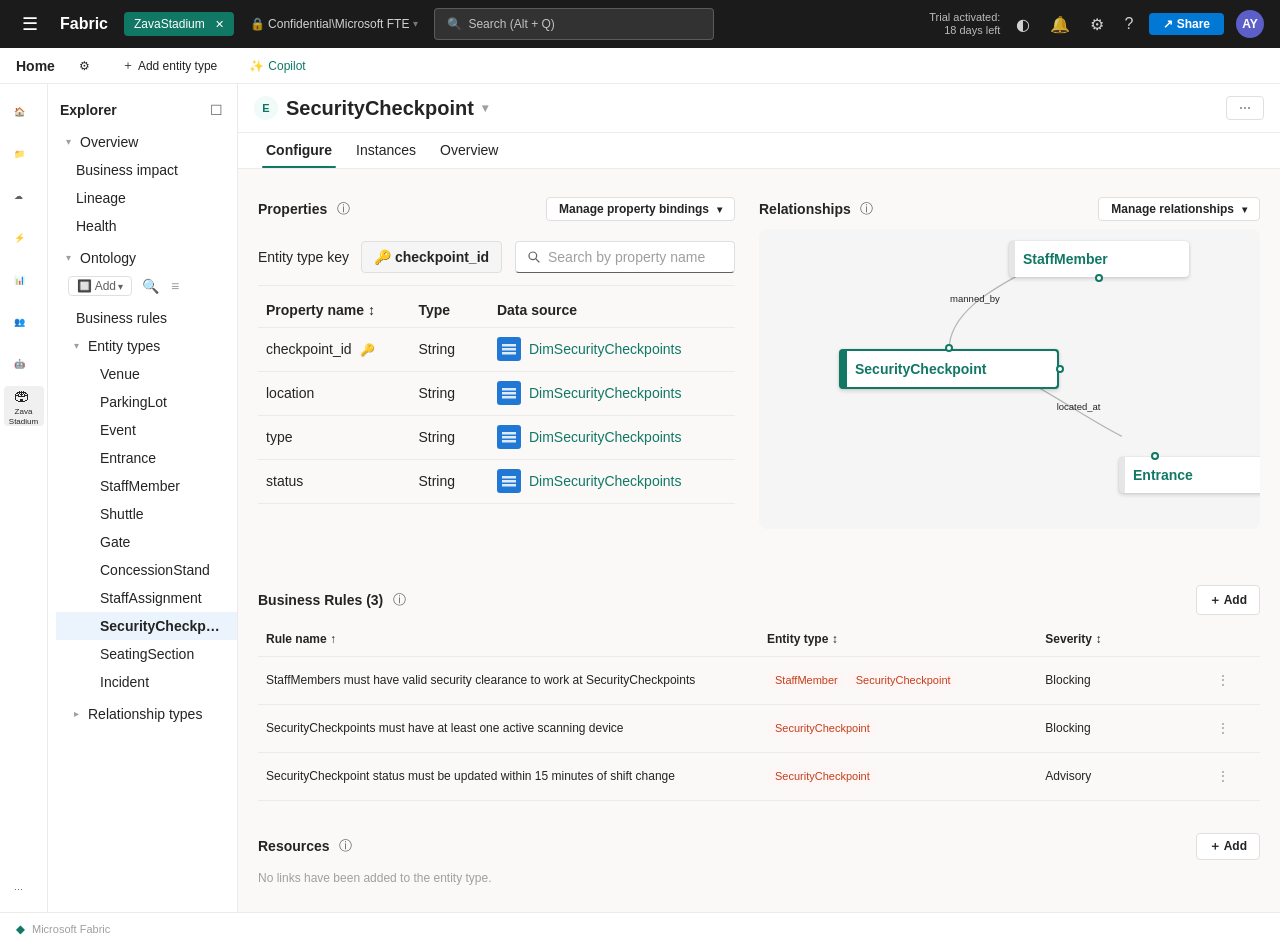
==== output-entity-type-view/mockups/entity-type-configure-v2.html @ 4250bc9d "Checkpoint demo" ====
<!DOCTYPE html>
<html lang="en">
<head>
  <meta charset="UTF-8">
  <meta name="viewport" content="width=device-width, initial-scale=1.0">
  <title>SecurityCheckpoint — Entity Type — ZavaStadium Ontology</title>
  <link rel="stylesheet" href="../../output-rules/base-styles.css">
  <style>
    .shell { grid-template-columns: var(--sidebar-width) 1fr; grid-template-rows: var(--header-height) auto 1fr auto; }
    .body { display: flex; grid-column: 1 / -1; min-height: 0; }
    .sub-header { grid-column: 1 / -1; background: var(--color-surface); border-bottom: 1px solid var(--color-border-subtle); display: flex; align-items: center; gap: var(--space-md); padding: 0 var(--space-md); height: 36px; font-size: var(--font-size-sm); }
    .sub-header-btn { display: inline-flex; align-items: center; gap: var(--space-xxs); background: none; border: none; cursor: pointer; font-family: var(--font-family); font-size: var(--font-size-sm); color: var(--color-text-primary); padding: 4px 8px; border-radius: var(--radius-md); }
    .sub-header-btn:hover { background: var(--color-hover-bg); }
    .copilot-btn { color: var(--color-primary); }
    .footer { grid-column: 1 / -1; background: var(--color-surface); border-top: 1px solid var(--color-border-subtle); padding: 6px var(--space-md); display: flex; align-items: center; gap: var(--space-xs); font-size: var(--font-size-xs); color: var(--color-text-muted); }
    .footer .fabric-icon { color: var(--color-primary); font-weight: 600; }
    .hamburger { background: none; border: none; color: var(--color-header-text); cursor: pointer; font-size: 18px; padding: 4px 6px; line-height: 1; }
    .header-right { display: flex; align-items: center; gap: var(--space-sm); margin-left: auto; }
    .header-right .trial-text { font-size: var(--font-size-xs); color: rgba(255,255,255,0.7); text-align: right; line-height: 1.2; }
    .header-icon { color: var(--color-header-text); font-size: 16px; cursor: pointer; opacity: 0.8; background: none; border: none; padding: 4px; }
    .header-icon:hover { opacity: 1; }
    .share-btn { background: #0078D4; color: #fff; border: none; border-radius: var(--radius-md); padding: 4px 14px; font-size: var(--font-size-sm); font-weight: 600; cursor: pointer; font-family: var(--font-family); }
    .share-btn:hover { background: #106EBE; }
    .avatar { width: 28px; height: 28px; border-radius: 50%; background: #5B5FC7; display: inline-flex; align-items: center; justify-content: center; color: #fff; font-size: 12px; font-weight: 600; }

    /* Explorer */
    .explorer { width: 190px; border-right: 1px solid var(--color-border-subtle); padding-top: var(--space-xs); flex-shrink: 0; overflow-y: auto; }
    .explorer-header { padding: var(--space-xs) var(--space-sm); font-size: var(--font-size-base); display: flex; align-items: center; justify-content: space-between; font-weight: 600; }
    .explorer-ontology-toolbar { display: flex; align-items: center; gap: var(--space-xs); padding: var(--space-xxs) var(--space-sm) var(--space-xxs) 20px; margin-bottom: var(--space-xxs); }
    .explorer-add-btn { display: inline-flex; align-items: center; gap: 2px; background: none; border: 1px solid var(--color-border); border-radius: var(--radius-md); padding: 2px 8px; font-family: var(--font-family); font-size: var(--font-size-sm); color: var(--color-text-secondary); cursor: pointer; }
    .explorer-add-btn:hover { background: var(--color-hover-bg); }
    .explorer-icon-btn { background: none; border: none; cursor: pointer; color: var(--color-text-muted); font-size: 14px; padding: 2px; }
    .explorer-icon-btn:hover { color: var(--color-text-primary); }
    .explorer-item-deep { padding-left: 44px; }

    /* Main content */
    .main { padding: 0; flex: 1; overflow-y: auto; }

    /* Tabs */
    .tablist { display: flex; align-items: flex-end; height: 36px; gap: 0; border-bottom: 1px solid var(--color-border-subtle); padding-left: var(--space-md); background: var(--color-surface); }
    .tab { position: relative; background: transparent; color: var(--color-text-primary); font-family: var(--font-family); font-size: var(--font-size-base); font-weight: 400; padding: 8px 12px; height: 36px; border: none; cursor: pointer; border-radius: 0; }
    .tab:hover { background: var(--color-hover-bg); }
    .tab.selected { font-weight: 600; }
    .tab.selected::after { content: ''; position: absolute; bottom: 0; left: 8px; right: 8px; height: 2px; background: var(--color-primary); border-radius: 1px; }

    /* Top bar */
    .top-bar { display: flex; align-items: center; justify-content: space-between; padding: var(--space-sm) var(--space-md); background: var(--color-surface); border-bottom: 1px solid var(--color-border-subtle); }
    .top-bar-actions { display: flex; align-items: center; gap: var(--space-xs); }
    .entity-type-title { font-size: var(--font-size-xl); font-weight: 600; display: flex; align-items: center; gap: var(--space-xs); }
    .entity-badge-inline { display: inline-flex; align-items: center; justify-content: center; width: 24px; height: 24px; border-radius: 50%; background: var(--color-entity-3-bg); color: var(--color-entity-3); font-size: var(--font-size-xs); font-weight: 700; }

    /* Content layout */
    .content-area { display: grid; grid-template-columns: 1fr 1fr; gap: 0; padding: var(--space-md) var(--space-lg) var(--space-xl); }
    .left-pane { min-width: 0; padding-right: var(--space-xl); }
    .right-pane { min-width: 0; }
    @media (max-width: 1200px) { .content-area { grid-template-columns: 1fr; } .right-pane { margin-top: var(--space-xl); } }

    /* Section rows */
    .section-row { display: flex; align-items: center; justify-content: space-between; padding: var(--space-sm) 0 var(--space-xs); }
    .section-row-left { display: flex; align-items: center; gap: var(--space-xxs); }
    .section-row-right { display: flex; align-items: center; gap: var(--space-xs); }
    .section-heading { display: flex; align-items: center; gap: var(--space-xxs); }
    .info-btn { width: 24px; height: 24px; padding: 4px; background: transparent; border: none; border-radius: var(--radius-md); color: var(--color-text-secondary); display: inline-flex; align-items: center; justify-content: center; cursor: pointer; font-size: 13px; }
    .info-btn:hover { background: var(--color-hover-bg); }

    /* Properties table */
    .props-table { width: 100%; border-collapse: collapse; }
    .props-table thead tr { height: 33px; border-bottom: 1px solid var(--color-border-subtle); }
    .props-table th { color: var(--color-text-primary); font-size: var(--font-size-base); font-weight: 600; line-height: 20px; padding: 0 var(--space-xs); text-align: left; vertical-align: middle; }
    .props-table tbody tr { height: 44px; border-bottom: 1px solid var(--color-border-subtle); }
    .props-table tbody tr:hover { background: var(--color-hover-bg); }
    .props-table td { color: var(--color-text-primary); font-size: var(--font-size-base); font-weight: 400; padding: 0 var(--space-xs); vertical-align: middle; }
    .key-icon { display: inline-flex; align-items: center; margin-left: 4px; color: var(--color-text-secondary); font-size: 12px; }
    .ds-cell { display: flex; align-items: center; gap: 8px; }
    .ds-icon { width: 24px; height: 24px; flex-shrink: 0; }
    .ds-icon svg { width: 24px; height: 24px; }
    .ds-link { color: var(--color-primary); font-size: var(--font-size-base); background: transparent; border: none; cursor: pointer; }
    .ds-link:hover { text-decoration: underline; }
    .row-overflow { background: transparent; border: none; color: var(--color-text-muted); cursor: pointer; padding: 4px; border-radius: var(--radius-md); opacity: 0; font-size: 14px; }
    .props-table tbody tr:hover .row-overflow { opacity: 1; }

    /* Relationship graph */
    .graph-canvas { background: var(--color-hover-bg); height: 300px; border-radius: var(--radius-dialog); position: relative; overflow: hidden; }
    .graph-lines { position: absolute; inset: 0; pointer-events: none; }
    .graph-lines path { fill: none; stroke: #b4b4b4; stroke-width: 1.5; }
    .graph-lines text { font-size: 11px; fill: var(--color-text-primary); font-family: var(--font-family); }
    .graph-nodes { position: relative; width: 100%; height: 100%; }
    .node { position: absolute; }
    .node-card { border-radius: var(--radius-md); box-shadow: 0px 0px 2px rgba(0,0,0,0.12), 0px 2px 4px rgba(0,0,0,0.14); display: flex; overflow: hidden; }
    .node-card--root { width: 220px; height: 40px; background: var(--color-primary); border: 2px solid var(--color-primary); }
    .node-card--leaf { width: 180px; height: 36px; background: #E6E6E6; }
    .node-content { background: var(--color-surface); padding: 2px 8px; margin-left: 6px; border-radius: 0 2px 2px 0; display: flex; align-items: center; flex: 1; }
    .node-name { color: var(--color-primary); font-family: var(--font-family); font-size: var(--font-size-base); font-weight: 700; }
    .graph-handle { width: 8px; height: 8px; background: var(--color-surface); border: 2px solid var(--color-primary); border-radius: 50%; position: absolute; }

    /* Business Rules section */
    .rules-section { padding-top: var(--space-lg); padding: var(--space-lg) var(--space-lg) 0; }
    .rules-table { width: 100%; border-collapse: collapse; }
    .rules-table thead tr { height: 33px; border-bottom: 1px solid var(--color-border-subtle); }
    .rules-table th { color: var(--color-text-primary); font-size: var(--font-size-sm); font-weight: 600; padding: 0 var(--space-xs); text-align: left; vertical-align: middle; }
    .rules-table tbody tr { height: 48px; border-bottom: 1px solid var(--color-border-subtle); cursor: pointer; }
    .rules-table tbody tr:hover { background: var(--color-hover-bg); }
    .rules-table td { font-size: var(--font-size-sm); padding: 0 var(--space-xs); vertical-align: middle; }
    .rule-name-link { color: var(--color-text-primary); text-decoration: none; font-weight: 500; }
    .rule-name-link:hover { text-decoration: underline; color: var(--color-link); }
    .chip-entitytype { background: var(--color-entity-1-bg); color: var(--color-entity-1); }
    .chip-property { background: #F3EEFA; color: #8764B8; }
    .chip-relationship { background: var(--color-entity-2-bg); color: var(--color-entity-2); }

    /* Entity key area */
    .entity-key-area { display: flex; align-items: center; flex-wrap: wrap; gap: var(--space-sm); padding: var(--space-sm) 0; margin-bottom: var(--space-xs); border-bottom: 1px solid var(--color-border-subtle); }
    .entity-key-pill { display: inline-flex; align-items: center; gap: var(--space-xxs); background: var(--color-hover-bg); color: var(--color-text-primary); font-size: var(--font-size-base); font-weight: 600; padding: 5px 12px; height: 32px; border: 1px solid var(--color-border); border-radius: var(--radius-md); }
    .search-input-wrapper { display: inline-flex; align-items: center; gap: 2px; background: var(--color-surface); border-radius: var(--radius-md); border: 1px solid var(--color-border); border-bottom: 1px solid var(--color-text-secondary); height: 32px; padding: 0 0 0 10px; margin-left: auto; width: 220px; }
    .search-input-wrapper svg { width: 16px; height: 16px; color: var(--color-text-secondary); flex-shrink: 0; }
    .search-input { background: transparent; color: var(--color-text-primary); font-family: var(--font-family); font-size: var(--font-size-base); border: none; outline: none; flex: 1; padding: 0 12px 0 4px; height: 30px; }
    .search-input::placeholder { color: var(--color-text-muted); }

    /* Resources */
    .resources-section { padding: var(--space-lg) var(--space-lg) var(--space-xl); }
    .empty-state-text { font-size: var(--font-size-sm); color: var(--color-text-muted); }
  </style>
</head>
<body>
  <div class="shell">
    <!-- HEADER -->
    <header class="header">
      <button class="hamburger" aria-label="Menu">☰</button>
      <span class="header-brand">Fabric</span>
      <span class="header-workspace">ZavaStadium <button class="close-btn" aria-label="Close workspace">✕</button></span>
      <span style="font-size:var(--font-size-sm);color:rgba(255,255,255,0.8);display:inline-flex;align-items:center;gap:4px;">🔒 Confidential\Microsoft FTE <span style="opacity:.5;font-size:10px;">▾</span></span>
      <div class="header-search"><span style="margin-right:6px;">🔍</span> Search (Alt + Q)</div>
      <div class="header-right">
        <span class="trial-text">Trial activated:<br>18 days left</span>
        <button class="header-icon" title="Dark mode">◐</button>
        <button class="header-icon" title="Notifications">🔔</button>
        <button class="header-icon" title="Settings">⚙</button>
        <button class="header-icon" title="Help">?</button>
        <button class="share-btn">↗ Share</button>
        <span class="avatar">AY</span>
      </div>
    </header>

    <!-- SUB-HEADER -->
    <div class="sub-header">
      <span style="font-size:var(--font-size-base);font-weight:600;color:var(--color-text-primary);">Home</span>
      <button class="sub-header-btn"><span class="icon">⚙</span></button>
      <button class="sub-header-btn"><span class="icon">＋</span> Add entity type</button>
      <button class="sub-header-btn copilot-btn"><span class="icon">✨</span> Copilot</button>
    </div>

    <!-- BODY -->
    <div class="body">
      <!-- Sidebar -->
      <nav class="sidebar" aria-label="Primary navigation">
        <a class="sidebar-item" title="Home"><span class="icon">🏠</span></a>
        <a class="sidebar-item" title="Workspaces"><span class="icon">📁</span></a>
        <a class="sidebar-item" title="OneLake"><span class="icon">☁</span></a>
        <a class="sidebar-item" title="Real-Time"><span class="icon">⚡</span></a>
        <a class="sidebar-item" title="Monitor"><span class="icon">📊</span></a>
        <a class="sidebar-item" title="Workloads"><span class="icon">👥</span></a>
        <a class="sidebar-item" title="Copilot"><span class="icon">🤖</span></a>
        <a class="sidebar-item active" title="ZavaStadium" style="flex-direction:column;font-size:8px;line-height:1.2;">
          <span class="icon" style="font-size:16px;">🏟</span>
          <span style="max-width:40px;overflow:hidden;text-overflow:ellipsis;white-space:nowrap;text-align:center;">Zava<br>Stadium</span>
        </a>
        <div style="flex:1;"></div>
        <a class="sidebar-item" title="More"><span class="icon">⋯</span></a>
      </nav>

      <!-- Explorer -->
      <aside class="explorer">
        <div class="explorer-header"><span>Explorer</span><button style="background:none;border:none;cursor:pointer;color:var(--color-text-secondary);font-size:var(--font-size-base);padding:2px;">☐</button></div>
        <div class="explorer-section">
          <div class="explorer-section-header" onclick="toggleSection(this)"><span class="chevron">▾</span><span>Overview</span></div>
          <div class="explorer-section-items">
            <a class="explorer-item" href="#">Business impact</a>
            <a class="explorer-item" href="#">Lineage</a>
            <a class="explorer-item" href="#">Health</a>
          </div>
        </div>
        <div class="explorer-section">
          <div class="explorer-section-header" onclick="toggleSection(this)"><span class="chevron">▾</span><span>Ontology</span></div>
          <div class="explorer-section-items">
            <div class="explorer-ontology-toolbar">
              <button class="explorer-add-btn">🔲 Add <span style="font-size:10px;">▾</span></button>
              <button class="explorer-icon-btn" title="Search">🔍</button>
              <button class="explorer-icon-btn" title="Filter">≡</button>
            </div>
            <a class="explorer-item" href="../../output-rules/mockups/rules-list.html">Business rules</a>
            <div class="explorer-section" style="margin-left:8px;">
              <div class="explorer-section-header" onclick="toggleSection(this)"><span class="chevron">▾</span><span>Entity types</span></div>
              <div class="explorer-section-items">
                <a class="explorer-item explorer-item-deep" href="#">Venue</a>
                <a class="explorer-item explorer-item-deep" href="#">ParkingLot</a>
                <a class="explorer-item explorer-item-deep" href="#">Event</a>
                <a class="explorer-item explorer-item-deep" href="#">Entrance</a>
                <a class="explorer-item explorer-item-deep" href="#">StaffMember</a>
                <a class="explorer-item explorer-item-deep" href="#">Shuttle</a>
                <a class="explorer-item explorer-item-deep" href="#">Gate</a>
                <a class="explorer-item explorer-item-deep" href="#">ConcessionStand</a>
                <a class="explorer-item explorer-item-deep" href="#">StaffAssignment</a>
                <a class="explorer-item explorer-item-deep selected" href="#">SecurityCheckpoint</a>
                <a class="explorer-item explorer-item-deep" href="#">SeatingSection</a>
                <a class="explorer-item explorer-item-deep" href="#">Incident</a>
              </div>
            </div>
            <div class="explorer-section" style="margin-left:8px;">
              <div class="explorer-section-header" onclick="toggleSection(this)"><span class="chevron">▸</span><span>Relationship types</span></div>
              <div class="explorer-section-items" style="display:none;"></div>
            </div>
          </div>
        </div>
      </aside>

      <!-- MAIN CONTENT -->
      <main class="main">
        <!-- Top bar with entity name -->
        <div class="top-bar">
          <div class="entity-type-title">
            <span class="entity-badge-inline">E</span>
            SecurityCheckpoint
            <span style="cursor:pointer;color:var(--color-text-muted);font-size:12px;">▾</span>
          </div>
          <div class="top-bar-actions">
            <button class="btn btn-subtle" style="font-size:var(--font-size-sm);">⋯</button>
          </div>
        </div>

        <!-- Tabs -->
        <div class="tablist">
          <button class="tab selected">Configure</button>
          <button class="tab">Instances</button>
          <button class="tab">Overview</button>
        </div>

        <!-- Content area -->
        <div class="content-area">
          <!-- LEFT PANE -->
          <div class="left-pane">
            <!-- Properties -->
            <div class="section-row">
              <div class="section-row-left"><div class="section-heading"><h4>Properties</h4><button class="info-btn" title="Info">ⓘ</button></div></div>
              <div class="section-row-right">
                <button class="btn btn-secondary" style="font-size:var(--font-size-sm);padding:4px 12px;">Manage property bindings <span style="font-size:10px;">▾</span></button>
              </div>
            </div>

            <div class="entity-key-area">
              <span style="font-size:var(--font-size-base);color:var(--color-text-primary);">Entity type key</span>
              <span class="entity-key-pill">🔑 checkpoint_id</span>
              <div class="search-input-wrapper">
                <svg viewBox="0 0 20 20" fill="currentColor"><path d="M8.5 3a5.5 5.5 0 014.383 8.823l3.896 3.9a.75.75 0 01-1.061 1.06l-3.895-3.9A5.5 5.5 0 118.5 3zm0 1.5a4 4 0 100 8 4 4 0 000-8z"/></svg>
                <input type="text" class="search-input" placeholder="Search by property name">
              </div>
            </div>

            <table class="props-table">
              <thead>
                <tr>
                  <th style="width:35%">Property name ↕</th>
                  <th style="width:18%">Type</th>
                  <th style="width:37%">Data source</th>
                  <th style="width:10%"></th>
                </tr>
              </thead>
              <tbody>
                <tr>
                  <td>checkpoint_id <span class="key-icon" title="Entity type key">🔑</span></td>
                  <td>String</td>
                  <td><div class="ds-cell"><div class="ds-icon"><svg viewBox="0 0 24 24" fill="none"><rect width="24" height="24" rx="3" fill="#2078D4"/><path d="M5 7h14v2.5H5zm0 4h14v2.5H5zm0 4h14v2.5H5z" fill="#fff" opacity=".85"/></svg></div><button class="ds-link">DimSecurityCheckpoints</button></div></td>
                  <td><button class="row-overflow">⋯</button></td>
                </tr>
                <tr>
                  <td>location</td>
                  <td>String</td>
                  <td><div class="ds-cell"><div class="ds-icon"><svg viewBox="0 0 24 24" fill="none"><rect width="24" height="24" rx="3" fill="#2078D4"/><path d="M5 7h14v2.5H5zm0 4h14v2.5H5zm0 4h14v2.5H5z" fill="#fff" opacity=".85"/></svg></div><button class="ds-link">DimSecurityCheckpoints</button></div></td>
                  <td><button class="row-overflow">⋯</button></td>
                </tr>
                <tr>
                  <td>type</td>
                  <td>String</td>
                  <td><div class="ds-cell"><div class="ds-icon"><svg viewBox="0 0 24 24" fill="none"><rect width="24" height="24" rx="3" fill="#2078D4"/><path d="M5 7h14v2.5H5zm0 4h14v2.5H5zm0 4h14v2.5H5z" fill="#fff" opacity=".85"/></svg></div><button class="ds-link">DimSecurityCheckpoints</button></div></td>
                  <td><button class="row-overflow">⋯</button></td>
                </tr>
                <tr>
                  <td>status</td>
                  <td>String</td>
                  <td><div class="ds-cell"><div class="ds-icon"><svg viewBox="0 0 24 24" fill="none"><rect width="24" height="24" rx="3" fill="#2078D4"/><path d="M5 7h14v2.5H5zm0 4h14v2.5H5zm0 4h14v2.5H5z" fill="#fff" opacity=".85"/></svg></div><button class="ds-link">DimSecurityCheckpoints</button></div></td>
                  <td><button class="row-overflow">⋯</button></td>
                </tr>
              </tbody>
            </table>
          </div>

          <!-- RIGHT PANE: Relationships -->
          <div class="right-pane">
            <div class="section-row">
              <div class="section-row-left"><div class="section-heading"><h4>Relationships</h4><button class="info-btn" title="Info">ⓘ</button></div></div>
              <div class="section-row-right"><button class="btn btn-secondary" style="font-size:var(--font-size-sm);padding:4px 12px;">Manage relationships <span style="font-size:10px;">▾</span></button></div>
            </div>

            <div class="graph-canvas">
              <svg class="graph-lines" viewBox="0 0 580 300">
                <path d="M220,140 C220,80 320,50 320,40" />
                <path d="M280,160 C340,190 380,220 420,240" />
                <text x="250" y="85" text-anchor="middle" style="font-size:11px;">manned_by</text>
                <text x="370" y="210" text-anchor="middle" style="font-size:11px;">located_at</text>
              </svg>
              <div class="graph-nodes">
                <div class="node" style="top:12px; left:250px;">
                  <div class="node-card node-card--leaf">
                    <div class="node-content"><span class="node-name">StaffMember</span></div>
                  </div>
                  <div class="graph-handle" style="bottom:-5px; left:50%; transform:translateX(-50%);"></div>
                </div>
                <div class="node" style="top:120px; left:80px;">
                  <div class="node-card node-card--root">
                    <div class="node-content"><span class="node-name">SecurityCheckpoint</span></div>
                  </div>
                  <div class="graph-handle" style="top:-5px; left:50%; transform:translateX(-50%);"></div>
                  <div class="graph-handle" style="right:-5px; top:50%; transform:translateY(-50%);"></div>
                </div>
                <div class="node" style="top:228px; left:360px;">
                  <div class="node-card node-card--leaf">
                    <div class="node-content"><span class="node-name">Entrance</span></div>
                  </div>
                  <div class="graph-handle" style="top:-5px; left:20%; transform:translateX(-50%);"></div>
                </div>
              </div>
            </div>
          </div>
        </div>

        <!-- BUSINESS RULES SECTION (full width) -->
        <div class="rules-section">
          <div class="section-row">
            <div class="section-row-left"><div class="section-heading"><h4>Business Rules (3)</h4><button class="info-btn" title="Rules associated with this entity type">ⓘ</button></div></div>
            <div class="section-row-right">
              <a class="btn btn-secondary" href="../../output-rules/mockups/rules-create.html" style="text-decoration:none;font-size:var(--font-size-sm);padding:4px 12px;">＋ Add</a>
            </div>
          </div>

          <table class="rules-table">
            <thead>
              <tr>
                <th style="width:45%">Rule name <span class="sort-arrow active">↑</span></th>
                <th style="width:25%">Entity type <span class="sort-arrow">↕</span></th>
                <th style="width:15%">Severity <span class="sort-arrow">↕</span></th>
                <th style="width:5%"></th>
              </tr>
            </thead>
            <tbody>
              <tr onclick="window.location.href='../../output-rules/mockups/rules-edit.html'">
                <td><a class="rule-name-link" href="../../output-rules/mockups/rules-edit.html">StaffMembers must have valid security clearance to work at SecurityCheckpoints</a></td>
                <td><div class="chip-group" style="gap:4px;"><span class="chip chip-sm chip-entitytype">StaffMember</span><span class="chip chip-sm chip-entitytype">SecurityCheckpoint</span></div></td>
                <td>Blocking</td>
                <td><button class="row-overflow" style="opacity:1;">⋮</button></td>
              </tr>
              <tr>
                <td><a class="rule-name-link" href="#">SecurityCheckpoints must have at least one active scanning device</a></td>
                <td><div class="chip-group" style="gap:4px;"><span class="chip chip-sm chip-entitytype">SecurityCheckpoint</span></div></td>
                <td>Blocking</td>
                <td><button class="row-overflow" style="opacity:1;">⋮</button></td>
              </tr>
              <tr>
                <td><a class="rule-name-link" href="#">SecurityCheckpoint status must be updated within 15 minutes of shift change</a></td>
                <td><div class="chip-group" style="gap:4px;"><span class="chip chip-sm chip-entitytype">SecurityCheckpoint</span></div></td>
                <td>Advisory</td>
                <td><button class="row-overflow" style="opacity:1;">⋮</button></td>
              </tr>
            </tbody>
          </table>
        </div>

        <!-- Resources (full width) -->
        <div class="resources-section">
          <div class="section-row">
            <div class="section-row-left"><div class="section-heading"><h4>Resources</h4><button class="info-btn" title="Info">ⓘ</button></div></div>
            <div class="section-row-right"><button class="btn btn-secondary" style="font-size:var(--font-size-sm);padding:4px 12px;">＋ Add</button></div>
          </div>
          <p class="empty-state-text">No links have been added to the entity type.</p>
        </div>
      </main>
    </div>

    <!-- Footer -->
    <footer class="footer"><span class="fabric-icon">◆</span><span>Microsoft Fabric</span></footer>
  </div>

  <script>
    function toggleSection(headerEl) {
      const chevron = headerEl.querySelector('.chevron');
      const items = headerEl.nextElementSibling;
      if (!items) return;
      if (items.style.display === 'none') { items.style.display = 'block'; chevron.textContent = '▾'; }
      else { items.style.display = 'none'; chevron.textContent = '▸'; }
    }
  </script>
</body>
</html>
---- output-rules/base-styles.css ----
/* ==========================================================================
   Base Styles — Microsoft Fabric Ontology Rules Editor
   Extracted from screenshot (estimated values)
   ========================================================================== */

/* --- CSS Custom Properties --- */
:root {
  /* Colors — Core */
  --color-header-bg: #1B1B1B;
  --color-header-text: #FFFFFF;
  --color-sidebar-bg: #FFFFFF;
  --color-background: #FAF9F8;
  --color-surface: #FFFFFF;
  --color-primary: #117865;
  --color-primary-hover: #0E6354;
  --color-link: #0078D4;
  --color-required: #D13438;

  /* Colors — Text */
  --color-text-primary: #242424;
  --color-text-secondary: #616161;
  --color-text-muted: #A19F9D;

  /* Colors — Borders */
  --color-border: #E1DFDD;
  --color-border-subtle: #EDEBE9;

  /* Colors — Entity semantic palette */
  --color-entity-1: #C43E1C;
  --color-entity-1-bg: #FDF6F4;
  --color-entity-2: #5B5FC7;
  --color-entity-2-bg: #F0F0FF;
  --color-entity-3: #0E7363;
  --color-entity-3-bg: #F0FAF8;

  /* Colors — Interactive states */
  --color-selected-row: #E6F5F2;
  --color-tag-bg: #F0F0F0;
  --color-hover-bg: #F5F5F5;

  /* Colors — Severity */
  --color-severity-blocking: #D13438;
  --color-severity-blocking-bg: #FDE7E7;
  --color-severity-advisory: #C48700;
  --color-severity-advisory-bg: #FFF4CE;

  /* Colors — State */
  --color-state-verified: #117865;
  --color-state-verified-bg: #E6F5F2;

  /* Colors — Explorer panel */
  --color-explorer-selected: #EBF3FC;

  /* Typography */
  --font-family: 'Segoe UI', -apple-system, BlinkMacSystemFont, sans-serif;
  --font-size-xs: 11px;
  --font-size-sm: 12px;
  --font-size-base: 14px;
  --font-size-lg: 16px;
  --font-size-xl: 20px;

  /* Spacing */
  --space-xxs: 4px;
  --space-xs: 8px;
  --space-sm: 12px;
  --space-md: 16px;
  --space-lg: 20px;
  --space-xl: 24px;
  --space-2xl: 32px;
  --space-3xl: 48px;

  /* Border radius */
  --radius-sm: 2px;
  --radius-md: 4px;
  --radius-pill: 16px;
  --radius-dialog: 8px;

  /* Shadows */
  --shadow-card: 0 1px 4px rgba(0, 0, 0, 0.06);
  --shadow-popup: 0 2px 8px rgba(0, 0, 0, 0.12);

  /* Layout */
  --sidebar-width: 48px;
  --header-height: 48px;
  --explorer-width: 200px;
}

/* --- Reset --- */
*,
*::before,
*::after {
  box-sizing: border-box;
  margin: 0;
  padding: 0;
}

/* --- Base Typography --- */
html {
  font-size: var(--font-size-base);
  -webkit-font-smoothing: antialiased;
  -moz-osx-font-smoothing: grayscale;
}

body {
  font-family: var(--font-family);
  font-size: var(--font-size-base);
  font-weight: 400;
  line-height: 20px;
  color: var(--color-text-primary);
  background: var(--color-background);
}

h1, h2, h3, h4, h5, h6 {
  font-family: var(--font-family);
  color: var(--color-text-primary);
}

h1 { font-size: 28px; font-weight: 600; line-height: 36px; }
h2 { font-size: var(--font-size-xl); font-weight: 600; line-height: 28px; }
h3 { font-size: var(--font-size-lg); font-weight: 600; line-height: 22px; }
h4 { font-size: var(--font-size-base); font-weight: 600; line-height: 20px; }

a {
  color: var(--color-link);
  text-decoration: none;
}
a:hover {
  text-decoration: underline;
}

.text-secondary { color: var(--color-text-secondary); }
.text-muted { color: var(--color-text-muted); }
.text-sm { font-size: var(--font-size-sm); line-height: 16px; }

.required::after {
  content: ' *';
  color: var(--color-required);
}

/* --- Layout Shell --- */
.shell {
  display: grid;
  grid-template-columns: var(--sidebar-width) 1fr;
  grid-template-rows: var(--header-height) 1fr;
  min-height: 100vh;
}

/* Header */
.header {
  grid-column: 1 / -1;
  background: var(--color-header-bg);
  color: var(--color-header-text);
  display: flex;
  align-items: center;
  padding: 0 var(--space-md);
  gap: var(--space-md);
  height: var(--header-height);
  z-index: 100;
}

.header-brand {
  font-size: var(--font-size-lg);
  font-weight: 600;
  color: var(--color-header-text);
}

.header-workspace {
  display: inline-flex;
  align-items: center;
  gap: var(--space-xs);
  background: var(--color-primary);
  color: #FFFFFF;
  padding: 2px 8px 2px 10px;
  border-radius: var(--radius-md);
  font-size: var(--font-size-sm);
  font-weight: 400;
}

.header-workspace .close-btn {
  background: none;
  border: none;
  color: #FFFFFF;
  cursor: pointer;
  font-size: var(--font-size-xs);
  padding: 2px;
}

.header-tenant {
  display: flex;
  align-items: center;
  gap: var(--space-xs);
  color: var(--color-header-text);
  font-size: var(--font-size-sm);
  margin-left: auto;
}

.header-search {
  display: flex;
  align-items: center;
  background: rgba(255, 255, 255, 0.1);
  border: 1px solid rgba(255, 255, 255, 0.2);
  border-radius: var(--radius-md);
  padding: 0 var(--space-sm);
  height: 32px;
  width: 280px;
  color: rgba(255, 255, 255, 0.7);
  font-size: var(--font-size-sm);
}

/* Sidebar */
.sidebar {
  background: var(--color-sidebar-bg);
  border-right: 1px solid var(--color-border-subtle);
  display: flex;
  flex-direction: column;
  align-items: center;
  padding-top: var(--space-xs);
  width: var(--sidebar-width);
  overflow-y: auto;
}

.sidebar-item {
  width: 40px;
  height: 40px;
  display: flex;
  flex-direction: column;
  align-items: center;
  justify-content: center;
  border-radius: var(--radius-md);
  color: var(--color-text-secondary);
  cursor: pointer;
  text-decoration: none;
  font-size: 9px;
  gap: 2px;
  margin-bottom: 2px;
}

.sidebar-item:hover {
  background: var(--color-hover-bg);
  color: var(--color-text-primary);
  text-decoration: none;
}

.sidebar-item.active {
  background: var(--color-tag-bg);
  color: var(--color-text-primary);
}

.sidebar-item svg,
.sidebar-item .icon {
  width: 20px;
  height: 20px;
}

/* Main content area */
.main {
  background: var(--color-background);
  padding: var(--space-xl) var(--space-2xl);
  overflow-y: auto;
}

.content {
  max-width: 1200px;
}

/* --- Breadcrumb --- */
.breadcrumb {
  display: flex;
  align-items: center;
  gap: var(--space-xs);
  font-size: var(--font-size-base);
  margin-bottom: var(--space-xl);
}

.breadcrumb-link {
  color: var(--color-text-primary);
  text-decoration: none;
  cursor: pointer;
}

.breadcrumb-link:hover {
  text-decoration: underline;
}

.breadcrumb-separator {
  color: var(--color-text-muted);
}

.breadcrumb-current {
  font-weight: 600;
  color: var(--color-text-primary);
}

.breadcrumb-back {
  display: inline-flex;
  align-items: center;
  gap: var(--space-xxs);
  cursor: pointer;
}

/* --- Form Sections --- */
.form-section {
  background: var(--color-surface);
  border: 1px solid var(--color-border-subtle);
  border-radius: var(--radius-md);
  padding: var(--space-lg) var(--space-xl);
  margin-bottom: var(--space-xl);
}

.form-label {
  font-size: var(--font-size-base);
  font-weight: 600;
  color: var(--color-text-primary);
  margin-bottom: var(--space-xxs);
}

.form-description {
  font-size: var(--font-size-sm);
  color: var(--color-text-secondary);
  margin-bottom: var(--space-sm);
}

/* --- Buttons --- */
.btn {
  display: inline-flex;
  align-items: center;
  justify-content: center;
  gap: var(--space-xs);
  font-family: var(--font-family);
  font-size: var(--font-size-base);
  font-weight: 600;
  border-radius: var(--radius-md);
  cursor: pointer;
  padding: 6px 20px;
  border: none;
  transition: background 0.1s ease;
}

.btn-primary {
  background: var(--color-primary);
  color: #FFFFFF;
}
.btn-primary:hover {
  background: var(--color-primary-hover);
}

.btn-secondary {
  background: var(--color-surface);
  color: var(--color-text-primary);
  border: 1px solid var(--color-border);
}
.btn-secondary:hover {
  background: var(--color-hover-bg);
}

.btn-subtle {
  background: transparent;
  color: var(--color-text-secondary);
  border: 1px solid var(--color-border);
  font-weight: 400;
  font-size: var(--font-size-sm);
  padding: 4px 12px;
}
.btn-subtle:hover {
  background: var(--color-hover-bg);
  color: var(--color-text-primary);
}

/* --- Form Inputs --- */
.input {
  width: 100%;
  height: 32px;
  padding: 0 var(--space-sm);
  border: 1px solid var(--color-border);
  border-radius: var(--radius-md);
  font-family: var(--font-family);
  font-size: var(--font-size-base);
  color: var(--color-text-primary);
  background: var(--color-surface);
  outline: none;
  transition: border 0.1s ease;
}
.input:focus {
  border-color: var(--color-border);
  border-bottom: 2px solid var(--color-primary);
}
.input::placeholder {
  color: var(--color-text-muted);
}

textarea.input {
  height: auto;
  min-height: 80px;
  padding: var(--space-xs) var(--space-sm);
  resize: vertical;
}

/* --- Radio Buttons --- */
.radio-group {
  display: flex;
  gap: var(--space-xl);
  align-items: center;
}

.radio-label {
  display: inline-flex;
  align-items: center;
  gap: var(--space-xs);
  font-size: var(--font-size-base);
  color: var(--color-text-primary);
  cursor: pointer;
}

.radio-input {
  appearance: none;
  width: 16px;
  height: 16px;
  border: 1px solid var(--color-text-secondary);
  border-radius: 50%;
  background: var(--color-surface);
  cursor: pointer;
  position: relative;
}
.radio-input:checked {
  border-color: var(--color-primary);
}
.radio-input:checked::after {
  content: '';
  position: absolute;
  top: 3px;
  left: 3px;
  width: 8px;
  height: 8px;
  border-radius: 50%;
  background: var(--color-primary);
}

/* --- Chips (Entity Tags) --- */
.chip {
  display: inline-flex;
  align-items: center;
  gap: var(--space-xxs);
  padding: 2px 8px 2px 10px;
  border-radius: var(--radius-pill);
  font-size: var(--font-size-sm);
  font-weight: 400;
  line-height: 16px;
}

.chip-close {
  background: none;
  border: none;
  cursor: pointer;
  font-size: 10px;
  padding: 2px;
  color: inherit;
  opacity: 0.7;
}
.chip-close:hover { opacity: 1; }

.chip-entity-1 { background: var(--color-entity-1-bg); color: var(--color-entity-1); }
.chip-entity-2 { background: var(--color-entity-2-bg); color: var(--color-entity-2); }
.chip-entity-3 { background: var(--color-entity-3-bg); color: var(--color-entity-3); }

.chip-group {
  display: flex;
  flex-wrap: wrap;
  gap: var(--space-xs);
  align-items: center;
}

/* --- Inline Entity Highlights (in rule definition text) --- */
.entity-highlight {
  font-weight: 600;
  padding: 1px 2px;
  border-radius: var(--radius-sm);
}
.entity-highlight-1 { color: var(--color-entity-1); }
.entity-highlight-2 { color: var(--color-entity-2); }
.entity-highlight-3 { color: var(--color-entity-3); }

.entity-underline {
  text-decoration: underline;
  text-decoration-style: solid;
  text-underline-offset: 2px;
}

/* --- Metadata Tags --- */
.tag {
  display: inline-flex;
  align-items: center;
  padding: 4px 10px;
  background: var(--color-tag-bg);
  border-radius: var(--radius-md);
  font-size: var(--font-size-sm);
  color: var(--color-text-primary);
}

.tag-group {
  display: flex;
  flex-wrap: wrap;
  gap: var(--space-xs);
  align-items: center;
}

.tag-add {
  width: 24px;
  height: 24px;
  display: inline-flex;
  align-items: center;
  justify-content: center;
  background: var(--color-tag-bg);
  border: none;
  border-radius: var(--radius-md);
  cursor: pointer;
  font-size: var(--font-size-base);
  color: var(--color-text-secondary);
}
.tag-add:hover {
  background: var(--color-border);
}

/* --- Tag Entity Type Dialog (validation gate) --- */
.dialog-overlay {
  position: fixed;
  inset: 0;
  background: rgba(0, 0, 0, 0.4);
  display: flex;
  align-items: center;
  justify-content: center;
  z-index: 999;
}

.dialog {
  width: 440px;
  background: var(--color-surface);
  border-radius: var(--radius-dialog);
  box-shadow: 0 4px 24px rgba(0, 0, 0, 0.18);
  padding: var(--space-xl);
  z-index: 1000;
}

.dialog-header {
  display: flex;
  justify-content: space-between;
  align-items: flex-start;
  margin-bottom: var(--space-sm);
}

.dialog-title {
  font-size: var(--font-size-lg);
  font-weight: 600;
  color: var(--color-text-primary);
  line-height: 22px;
}

.dialog-close {
  background: none;
  border: none;
  font-size: var(--font-size-lg);
  color: var(--color-text-secondary);
  cursor: pointer;
  padding: var(--space-xxs);
  line-height: 1;
}
.dialog-close:hover {
  color: var(--color-text-primary);
}

.dialog-description {
  font-size: var(--font-size-base);
  color: var(--color-text-secondary);
  line-height: 20px;
  margin-bottom: var(--space-md);
}

.dialog-instruction {
  font-size: var(--font-size-base);
  color: var(--color-text-primary);
  line-height: 20px;
  margin-bottom: var(--space-sm);
}

/* Search area with inline chips */
.dialog-search-area {
  display: flex;
  flex-wrap: wrap;
  align-items: center;
  gap: var(--space-xs);
  padding-bottom: var(--space-xs);
  border-bottom: 1px solid var(--color-border);
  margin-bottom: var(--space-md);
}

.chip-selected {
  display: inline-flex;
  align-items: center;
  gap: var(--space-xxs);
  padding: 2px 8px 2px 6px;
  border-radius: var(--radius-md);
  background: var(--color-primary);
  color: #FFFFFF;
  font-size: var(--font-size-sm);
  font-weight: 400;
  white-space: nowrap;
}

.chip-selected .prefix {
  opacity: 0.8;
  font-size: var(--font-size-xs);
}

.chip-selected .chip-close {
  color: #FFFFFF;
}

.dialog-search-input {
  flex: 1;
  min-width: 120px;
  border: none;
  outline: none;
  font-family: var(--font-family);
  font-size: var(--font-size-base);
  color: var(--color-text-primary);
  background: transparent;
  padding: var(--space-xxs) 0;
}
.dialog-search-input::placeholder {
  color: var(--color-text-muted);
}

/* Checkbox entity list */
.dialog-entity-list {
  max-height: 220px;
  overflow-y: auto;
}

.dialog-entity-row {
  display: flex;
  align-items: center;
  gap: var(--space-sm);
  padding: var(--space-xs) 0;
  border-bottom: 1px solid var(--color-border-subtle);
  cursor: pointer;
}
.dialog-entity-row:last-child {
  border-bottom: none;
}
.dialog-entity-row:hover {
  background: var(--color-hover-bg);
}

.checkbox {
  appearance: none;
  width: 16px;
  height: 16px;
  border: 1px solid var(--color-text-secondary);
  border-radius: var(--radius-sm);
  background: var(--color-surface);
  cursor: pointer;
  flex-shrink: 0;
  position: relative;
}
.checkbox:checked {
  background: var(--color-primary);
  border-color: var(--color-primary);
}
.checkbox:checked::after {
  content: '✓';
  position: absolute;
  top: -1px;
  left: 2px;
  font-size: 12px;
  color: #FFFFFF;
  font-weight: 700;
}

.dialog-entity-name {
  flex: 1;
  font-size: var(--font-size-base);
  color: var(--color-text-primary);
}

.dialog-entity-meta {
  font-size: var(--font-size-base);
  color: var(--color-text-muted);
  white-space: nowrap;
}

/* Status bar */
.dialog-status {
  font-size: var(--font-size-sm);
  color: var(--color-text-secondary);
  padding: var(--space-sm) 0;
  border-top: 1px solid var(--color-border-subtle);
}

/* Footer buttons */
.dialog-footer {
  display: flex;
  justify-content: flex-end;
  gap: var(--space-xs);
  padding-top: var(--space-md);
}

.btn-dark {
  background: var(--color-text-primary);
  color: #FFFFFF;
}
.btn-dark:hover {
  background: #1a1a1a;
}

/* --- Entity Browser Popup --- */
.entity-browser {
  display: flex;
  border: 1px solid var(--color-border);
  border-radius: var(--radius-dialog);
  box-shadow: var(--shadow-popup);
  background: var(--color-surface);
  overflow: hidden;
  font-size: var(--font-size-sm);
}

.entity-browser-panel {
  width: 240px;
  padding: var(--space-xs) 0;
}

.entity-browser-panel + .entity-browser-panel {
  border-left: 1px solid var(--color-border-subtle);
}

.entity-browser-header {
  padding: var(--space-xs) var(--space-sm);
  font-size: var(--font-size-sm);
  color: var(--color-text-secondary);
  font-weight: 400;
}

.entity-browser-row {
  display: flex;
  align-items: center;
  gap: var(--space-xs);
  padding: var(--space-xs) var(--space-sm);
  cursor: pointer;
}
.entity-browser-row:hover {
  background: var(--color-hover-bg);
}
.entity-browser-row.selected {
  background: var(--color-selected-row);
}

.entity-browser-row .name {
  flex: 1;
  color: var(--color-text-primary);
}

.entity-browser-row .meta {
  color: var(--color-text-muted);
  font-size: var(--font-size-sm);
}

/* Badges */
.badge {
  width: 20px;
  height: 20px;
  border-radius: 50%;
  font-size: var(--font-size-xs);
  font-weight: 600;
  display: inline-flex;
  align-items: center;
  justify-content: center;
  flex-shrink: 0;
}

.badge-entity {
  background: var(--color-entity-3-bg);
  color: var(--color-entity-3);
}

.badge-property {
  background: var(--color-entity-2-bg);
  color: var(--color-entity-2);
}

/* --- Utility Classes --- */
.flex { display: flex; }
.flex-col { flex-direction: column; }
.flex-wrap { flex-wrap: wrap; }
.items-center { align-items: center; }
.justify-between { justify-content: space-between; }
.gap-xxs { gap: var(--space-xxs); }
.gap-xs { gap: var(--space-xs); }
.gap-sm { gap: var(--space-sm); }
.gap-md { gap: var(--space-md); }
.gap-lg { gap: var(--space-lg); }
.gap-xl { gap: var(--space-xl); }
.mt-xs { margin-top: var(--space-xs); }
.mt-sm { margin-top: var(--space-sm); }
.mt-md { margin-top: var(--space-md); }
.mt-lg { margin-top: var(--space-lg); }
.mt-xl { margin-top: var(--space-xl); }
.mb-xs { margin-bottom: var(--space-xs); }
.mb-sm { margin-bottom: var(--space-sm); }
.mb-md { margin-bottom: var(--space-md); }
.mb-xl { margin-bottom: var(--space-xl); }
.p-sm { padding: var(--space-sm); }
.p-md { padding: var(--space-md); }
.p-lg { padding: var(--space-lg); }
.p-xl { padding: var(--space-xl); }
.w-full { width: 100%; }
.hidden { display: none; }

/* ==========================================================================
   Rules List View — Components
   Extracted from screenshots (estimated values)
   ========================================================================== */

/* --- Explorer Panel --- */
.explorer {
  width: var(--explorer-width);
  background: var(--color-surface);
  border-right: 1px solid var(--color-border-subtle);
  overflow-y: auto;
  flex-shrink: 0;
  font-size: var(--font-size-base);
}

.explorer-header {
  display: flex;
  align-items: center;
  justify-content: space-between;
  padding: var(--space-xs) var(--space-sm);
  font-weight: 600;
  color: var(--color-text-primary);
}

.explorer-header .panel-toggle {
  background: none;
  border: none;
  cursor: pointer;
  color: var(--color-text-secondary);
  font-size: var(--font-size-base);
  padding: 2px;
}

.explorer-section {
  margin-bottom: var(--space-xxs);
}

.explorer-section-header {
  display: flex;
  align-items: center;
  gap: var(--space-xxs);
  padding: var(--space-xxs) var(--space-sm);
  font-size: var(--font-size-base);
  font-weight: 400;
  color: var(--color-text-primary);
  cursor: pointer;
  user-select: none;
}
.explorer-section-header:hover {
  background: var(--color-hover-bg);
}

.explorer-section-header .chevron {
  font-size: 10px;
  color: var(--color-text-muted);
  width: 16px;
  text-align: center;
  flex-shrink: 0;
}

.explorer-item {
  display: block;
  padding: var(--space-xxs) var(--space-sm) var(--space-xxs) 28px;
  font-size: var(--font-size-base);
  color: var(--color-text-primary);
  cursor: pointer;
  text-decoration: none;
  white-space: nowrap;
  overflow: hidden;
  text-overflow: ellipsis;
}
.explorer-item:hover {
  background: var(--color-hover-bg);
  text-decoration: none;
}
.explorer-item.selected {
  background: var(--color-explorer-selected);
  font-weight: 600;
}

.explorer-toolbar {
  display: flex;
  align-items: center;
  gap: var(--space-xs);
  padding: var(--space-xxs) var(--space-sm) var(--space-xxs) 28px;
}

.explorer-toolbar .icon-btn {
  background: none;
  border: none;
  cursor: pointer;
  color: var(--color-text-secondary);
  font-size: var(--font-size-base);
  padding: 2px;
}
.explorer-toolbar .icon-btn:hover {
  color: var(--color-text-primary);
}

/* --- Toolbar (Search + Filters + Action) --- */
.toolbar {
  display: flex;
  align-items: center;
  gap: var(--space-sm);
  padding: var(--space-sm) 0;
  flex-wrap: wrap;
}

.toolbar-search {
  display: flex;
  align-items: center;
  gap: var(--space-xs);
  width: 240px;
  height: 32px;
  padding: 0 var(--space-sm);
  border: 1px solid var(--color-border);
  border-radius: var(--radius-md);
  background: var(--color-surface);
  font-size: var(--font-size-base);
  color: var(--color-text-primary);
}
.toolbar-search .search-icon {
  color: var(--color-text-muted);
  font-size: var(--font-size-base);
  flex-shrink: 0;
}
.toolbar-search input {
  border: none;
  outline: none;
  background: transparent;
  font-family: var(--font-family);
  font-size: var(--font-size-base);
  color: var(--color-text-primary);
  width: 100%;
}
.toolbar-search input::placeholder {
  color: var(--color-text-muted);
}

.toolbar-actions {
  margin-left: auto;
}

/* --- Filter Pills --- */
.filter-pill {
  display: inline-flex;
  align-items: center;
  gap: var(--space-xxs);
  padding: var(--space-xxs) var(--space-sm);
  border: 1px solid var(--color-border);
  border-radius: var(--radius-md);
  background: var(--color-surface);
  font-family: var(--font-family);
  font-size: var(--font-size-base);
  font-weight: 400;
  color: var(--color-text-primary);
  cursor: pointer;
  position: relative;
  user-select: none;
}
.filter-pill:hover {
  background: var(--color-hover-bg);
}
.filter-pill.active {
  background: var(--color-primary);
  color: #FFFFFF;
  border-color: var(--color-primary);
}
.filter-pill .arrow {
  font-size: 10px;
  opacity: 0.7;
}

/* --- Filter Dropdown --- */
.filter-dropdown {
  position: absolute;
  top: calc(100% + 4px);
  left: 0;
  min-width: 200px;
  background: var(--color-surface);
  border: 1px solid var(--color-border);
  border-radius: var(--radius-dialog);
  box-shadow: var(--shadow-popup);
  padding: var(--space-xs) 0;
  z-index: 200;
}

.filter-dropdown-clear {
  display: block;
  padding: var(--space-xs) var(--space-md);
  font-size: var(--font-size-base);
  color: var(--color-text-primary);
  cursor: pointer;
  border-bottom: 1px solid var(--color-border-subtle);
}
.filter-dropdown-clear:hover {
  background: var(--color-hover-bg);
}

.filter-dropdown-item {
  display: flex;
  align-items: center;
  gap: var(--space-sm);
  padding: 6px var(--space-md);
  cursor: pointer;
  font-size: var(--font-size-base);
  color: var(--color-text-primary);
}
.filter-dropdown-item:hover {
  background: var(--color-hover-bg);
}

/* --- Data Table --- */
.data-table {
  width: 100%;
  border-collapse: collapse;
  font-size: var(--font-size-base);
}

.data-table thead {
  border-bottom: 1px solid var(--color-border-subtle);
}

.data-table th {
  padding: var(--space-xs) var(--space-sm);
  font-weight: 600;
  font-size: var(--font-size-sm);
  color: var(--color-text-secondary);
  text-align: left;
  white-space: nowrap;
  user-select: none;
}

.data-table th .sort-arrow {
  font-size: 10px;
  margin-left: 2px;
  color: var(--color-text-muted);
}
.data-table th .sort-arrow.active {
  color: var(--color-text-primary);
}

.data-table tbody tr {
  border-bottom: 1px solid var(--color-border-subtle);
}
.data-table tbody tr:hover {
  background: var(--color-hover-bg);
}

.data-table td {
  padding: 10px var(--space-sm);
  vertical-align: middle;
}

.data-table .col-rule-name {
  font-size: var(--font-size-base);
  color: var(--color-text-primary);
}

.data-table .col-entity-types .chip-group {
  gap: var(--space-xxs);
}

/* Smaller chips for table context */
.chip-sm {
  padding: 1px 6px 1px 8px;
  font-size: var(--font-size-xs);
  border-radius: var(--radius-pill);
}

/* --- Severity Badges --- */
.severity-badge {
  display: inline-flex;
  align-items: center;
  gap: 6px;
  padding: 2px 10px;
  border-radius: var(--radius-pill);
  font-size: var(--font-size-sm);
  font-weight: 600;
  white-space: nowrap;
}

.severity-badge.blocking {
  background: var(--color-severity-blocking-bg);
  color: var(--color-severity-blocking);
}
.severity-badge.blocking .severity-icon::before {
  content: '●';
}

.severity-badge.advisory {
  background: transparent;
  color: var(--color-text-secondary);
  font-weight: 400;
}
.severity-badge.advisory .severity-icon {
  color: var(--color-severity-advisory);
}
.severity-badge.advisory .severity-icon::before {
  content: '⚠';
}

/* --- State Badges --- */
.state-badge {
  display: inline-flex;
  align-items: center;
  gap: var(--space-xxs);
  font-size: var(--font-size-sm);
  white-space: nowrap;
}

.state-badge.verified {
  color: var(--color-state-verified);
}
.state-badge.verified .state-icon::before {
  content: '✓';
  font-weight: 700;
}

.state-badge.intent {
  color: var(--color-text-secondary);
}

/* --- Row Actions (three-dot menu) --- */
.row-actions {
  width: 28px;
  height: 28px;
  display: inline-flex;
  align-items: center;
  justify-content: center;
  border-radius: var(--radius-md);
  cursor: pointer;
  color: var(--color-text-secondary);
  font-size: var(--font-size-lg);
  background: none;
  border: none;
}
.row-actions:hover {
  background: var(--color-tag-bg);
  color: var(--color-text-primary);
}

/* --- Empty State --- */
.empty-state {
  display: flex;
  flex-direction: column;
  align-items: center;
  justify-content: center;
  padding: 80px var(--space-xl);
  text-align: center;
}

.empty-state-illustration {
  width: 120px;
  height: 120px;
  margin-bottom: var(--space-md);
  opacity: 0.6;
}

/* Placeholder SVG illustration for empty state */
.empty-state-illustration svg {
  width: 100%;
  height: 100%;
}

.empty-state-heading {
  font-size: var(--font-size-lg);
  font-weight: 600;
  color: var(--color-text-primary);
  margin-bottom: var(--space-md);
}

.empty-state-description {
  font-size: var(--font-size-base);
  color: var(--color-text-secondary);
  margin-bottom: var(--space-lg);
  max-width: 360px;
}

/* --- Pagination --- */
.pagination {
  display: flex;
  align-items: center;
  justify-content: space-between;
  padding: var(--space-sm) 0;
  font-size: var(--font-size-sm);
  color: var(--color-text-secondary);
  border-top: 1px solid var(--color-border-subtle);
  margin-top: var(--space-md);
}

.pagination-info {
  color: var(--color-text-secondary);
}

.pagination-controls {
  display: flex;
  align-items: center;
  gap: var(--space-xs);
  color: var(--color-text-secondary);
}

.pagination-controls select {
  border: 1px solid var(--color-border);
  border-radius: var(--radius-md);
  padding: 2px var(--space-xs);
  font-family: var(--font-family);
  font-size: var(--font-size-sm);
  color: var(--color-text-primary);
  background: var(--color-surface);
}

/* --- Page Title (for list views) --- */
.page-title {
  font-size: var(--font-size-xl);
  font-weight: 600;
  color: var(--color-text-primary);
  margin-bottom: var(--space-md);
}
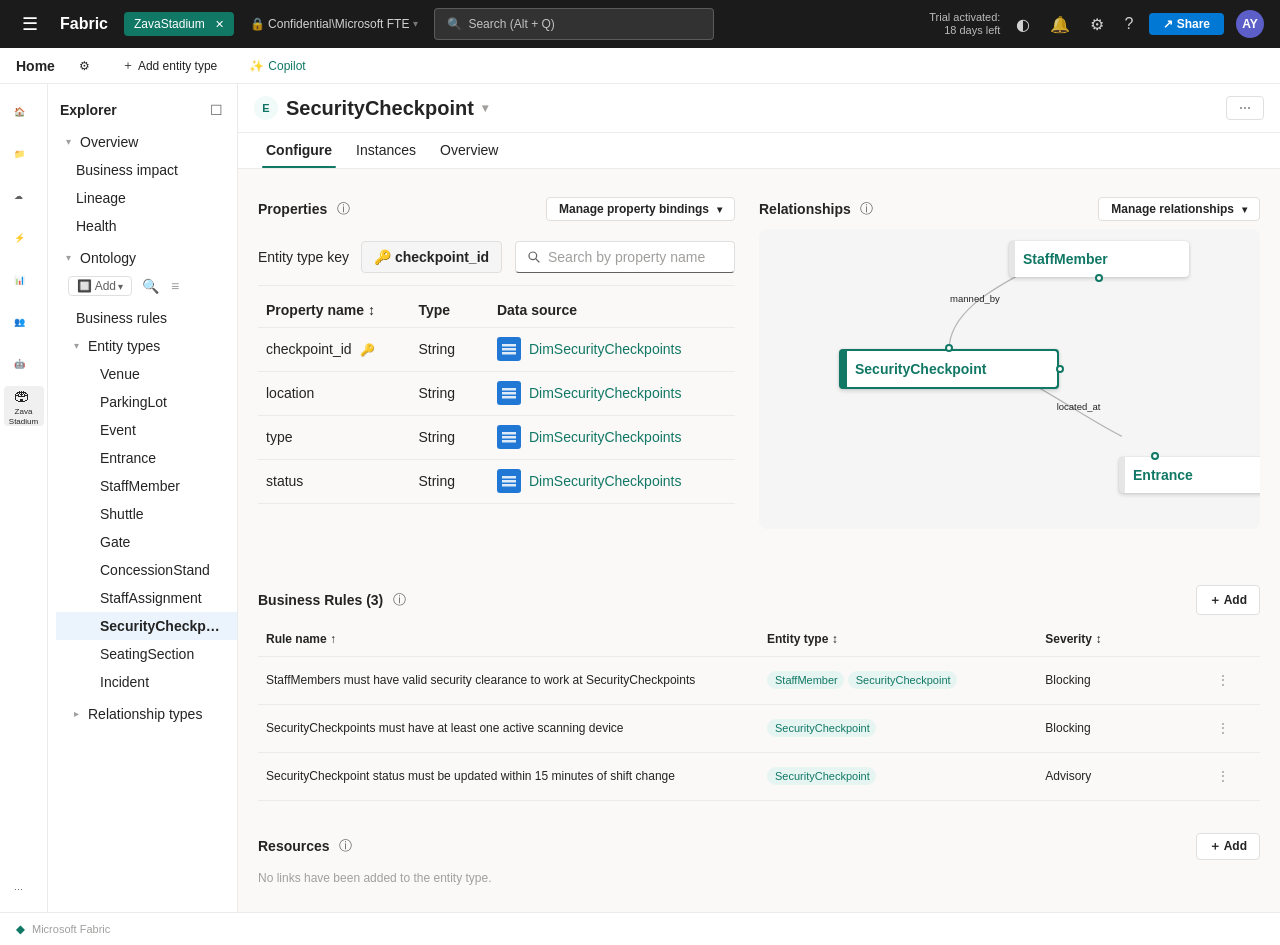
==== commit 144ba8e2: "Apply Fluent UI React v9 design system across all mockups and skills - All chips/tags use Fluent Tag" ====
--- a/output-entity-type-view/mockups/entity-type-configure-v2.html
+++ b/output-entity-type-view/mockups/entity-type-configure-v2.html
@@ -103,9 +103,9 @@
     .rules-table td { font-size: var(--font-size-sm); padding: 0 var(--space-xs); vertical-align: middle; }
     .rule-name-link { color: var(--color-text-primary); text-decoration: none; font-weight: 500; }
     .rule-name-link:hover { text-decoration: underline; color: var(--color-link); }
-    .chip-entitytype { background: var(--color-entity-1-bg); color: var(--color-entity-1); }
-    .chip-property { background: #F3EEFA; color: #8764B8; }
-    .chip-relationship { background: var(--color-entity-2-bg); color: var(--color-entity-2); }
+    .chip-entitytype { background: var(--color-state-verified-bg); color: var(--color-primary); } /* Fluent v9: Tag appearance="brand" */
+    .chip-property { background: var(--color-tag-bg); color: var(--color-text-primary); } /* Fluent v9: Tag appearance="filled" */
+    .chip-relationship { background: var(--color-surface); color: var(--color-text-secondary); border: 1px solid var(--color-border); } /* Fluent v9: Tag appearance="outline" */
 
     /* Entity key area */
     .entity-key-area { display: flex; align-items: center; flex-wrap: wrap; gap: var(--space-sm); padding: var(--space-sm) 0; margin-bottom: var(--space-xs); border-bottom: 1px solid var(--color-border-subtle); }
--- a/output-rules/base-styles.css
+++ b/output-rules/base-styles.css
@@ -1,6 +1,29 @@
 /* ==========================================================================
    Base Styles — Microsoft Fabric Ontology Rules Editor
    Extracted from screenshot (estimated values)
+   ========================================================================== */
+
+/* ==========================================================================
+   Fluent UI React v9 Component Mapping
+   ---------------------------------------------------------------------------
+   DataGrid ......... rules list table (sortable, row actions)
+   SearchBox ........ toolbar search input
+   Menu ............. filter dropdowns (Entity type, Severity) — MenuItemCheckbox
+   Button ........... all buttons (primary / secondary / subtle)
+   Breadcrumb ....... breadcrumb navigation
+   Field + Input .... form fields (rule name)
+   Field + Textarea . rule definition (NL editor is custom contenteditable)
+   RadioGroup ....... severity selector
+   Dialog ........... delete confirmation (alert), validation gate (modal)
+   MessageBar ....... validation blocked banner (intent="error")
+   Toast ............ success notifications (intent="success")
+   Tree ............. explorer sidebar navigation
+   TabList .......... entity type detail tabs
+   Tag .............. chips — brand (entities), filled (properties), outline (relationships)
+   TagPicker ........ metadata tags (noPopover mode)
+   Avatar ........... user avatar
+   Checkbox ......... entity picker list in dialogs
+   Popover .......... concept browser container (custom composite)
    ========================================================================== */
 
 /* --- CSS Custom Properties --- */
@@ -458,9 +481,10 @@
 }
 .chip-close:hover { opacity: 1; }
 
-.chip-entity-1 { background: var(--color-entity-1-bg); color: var(--color-entity-1); }
-.chip-entity-2 { background: var(--color-entity-2-bg); color: var(--color-entity-2); }
-.chip-entity-3 { background: var(--color-entity-3-bg); color: var(--color-entity-3); }
+/* Fluent v9 Tag appearances: brand (entities), filled (properties), outline (relationships) */
+.chip-entity-1 { background: var(--color-state-verified-bg); color: var(--color-primary); } /* Tag appearance="brand" */
+.chip-entity-2 { background: var(--color-tag-bg); color: var(--color-text-primary); } /* Tag appearance="filled" */
+.chip-entity-3 { background: var(--color-surface); color: var(--color-text-secondary); border: 1px solid var(--color-border); } /* Tag appearance="outline" */
 
 .chip-group {
   display: flex;
